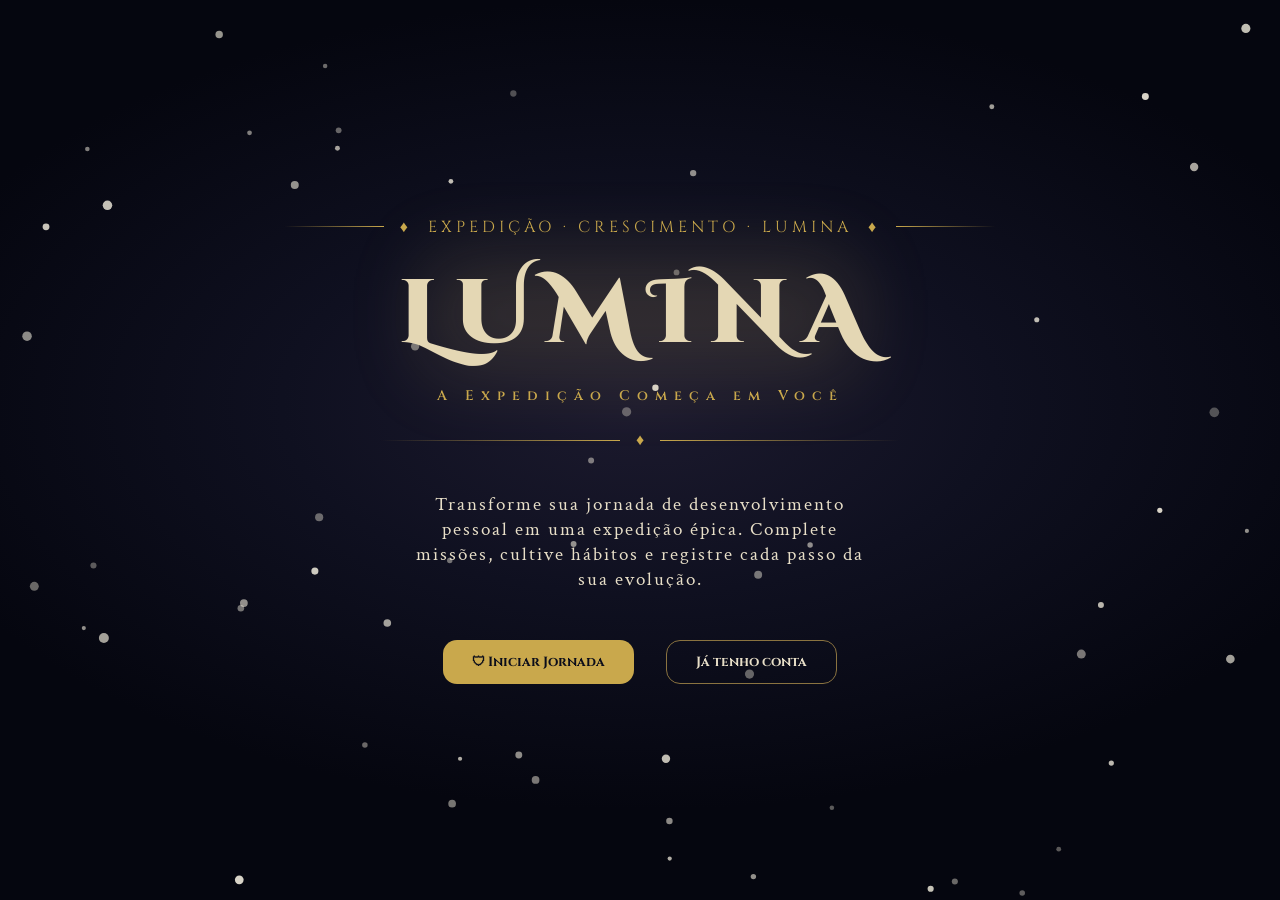
==== index.html @ 1b82c7a3 "terminando hero e comaçando js" ====
<!doctype html>
<html lang="pt-BR">
  <head>
    <meta charset="UTF-8" />
    <meta name="viewport" content="width=device-width, initial-scale=1.0" />
    <title>Lumina</title>
    <link rel="stylesheet" href="css/global.css" />
    <link rel="stylesheet" href="css/landing.css" />
  </head>
  <body>
    <canvas id="particleCanvas"></canvas>
    <main class="landing">
      <header class="landing__eyebrow">
        <div class="eyebrow-line"></div>
        <span>♦</span>
        <span>EXPEDIÇÃO · CRESCIMENTO · LUMINA</span>
        <span>♦</span>
        <div class="eyebrow-line"></div>
      </header>

      <section class="landing__hero">
        <h1 class="landing__title">LUMINA</h1>
        <p class="landing__subtitle">A Expedição Começa em Você</p>
        <div class="landing__divider">
          <div class="divider-line"></div>
          <span class="landing__diamond">♦</span>
          <div class="divider-line"></div>
        </div>
        <p class="landing__description">
          Transforme sua jornada de desenvolvimento pessoal em uma expedição
          épica. Complete missões, cultive hábitos e registre cada passo da sua
          evolução.
        </p>
      </section>

      <div class="landing__cta">
        <button class="btn btn--primary">&#x1F6E1; Iniciar Jornada</button>
        <button class="btn btn--ghost">Já tenho conta</button>
      </div>
    </main>

    <script src="js/particles.js"></script>
  </body>
</html>
---- css/global.css ----
@import url("https://fonts.googleapis.com/css2?family=JetBrains+Mono:ital,wght@0,100..800;1,100..800&display=swap");
@import url("https://fonts.googleapis.com/css2?family=Crimson+Text:ital,wght@0,400;0,600;0,700;1,400;1,600;1,700&family=JetBrains+Mono:ital,wght@0,100..800;1,100..800&display=swap");
@import url("https://fonts.googleapis.com/css2?family=Cinzel:wght@400..900&family=Crimson+Text:ital,wght@0,400;0,600;0,700;1,400;1,600;1,700&family=JetBrains+Mono:ital,wght@0,100..800;1,100..800&display=swap");
@import url("https://fonts.googleapis.com/css2?family=Cinzel+Decorative:wght@400;700;900&family=Cinzel:wght@400..900&family=Crimson+Text:ital,wght@0,400;0,600;0,700;1,400;1,600;1,700&family=JetBrains+Mono:ital,wght@0,100..800;1,100..800&display=swap");

* {
  margin: 0;
  padding: 0;
  box-sizing: border-box;
}


body {
  font-family: var(--font-main);
  background: radial-gradient(
    ellipse 80% 60% at 50% 45%,
    #1c1a2e 0%,
    #0f1020 35%,
    #05060f 75%
  );
  color: var(--text-main);
  min-height: 100vh;
}

h1,
h2,
h3 {
  font-family: "Cinzel", serif;
  color: var(--white-ink);
  letter-spacing: 2px;
}

:root {
  /* ===== FUNDO ===== */
  --bg-void: #05060f;
  --bg-deep: #0b0d1a;
  --bg-surface: #12142a; /* cards, painéis */
  --bg-elevated: #1c1a2e; /* modais, dropdowns */

  /* ===== OURO (clair-obscur) ===== */
  --gold-primary: #c9a84c; /* ações principais */
  --gold-soft: #d4b86a; /* hover, destaque suave */
  --gold-dark: #3d2e0f; /* fundo de botão escuro */
  --gold-muted: #8a7340; /* divisores, ícones */
  /* ===== TEXTO ===== */
  --white-ink: #f0ebe0; /* título principal */
  --text-main: #e8dfc8; /* texto corrido */
  --text-muted: #7a7570; /* legendas, hints */
  --text-dark: #4a4640; /* placeholder */

  /* ===== AZUL (accents) ===== */
  --blue-pictos: #7b9fc7; /* focus, info */
  --blue-glow: rgba(123, 159, 199, 0.25);

  /* ===== GLOWS ===== */
  --glow-gold: 0 0 20px rgba(201, 168, 76, 0.3);
  --glow-blue: 0 0 18px rgba(123, 159, 199, 0.25);
  --red-glow: rgba(180, 60, 60, 0.3);
}
---- css/landing.css ----
.landing {
  display: flex;
  flex-direction: column;
  align-items: center;
  justify-content: center;
  min-height: 100vh;
  position: relative;
  z-index: 1;
}

.landing__eyebrow {
  display: flex;
  align-items: center;
  justify-content: center;
  gap: 1rem;
  color: var(--gold-primary);
  font-family: "Cinzel";
  letter-spacing: 4px;
}

.eyebrow-line {
  width: 100px;
  height: 1px;
  background: linear-gradient(to right, transparent, rgba(201, 168, 76, 1));
}

.eyebrow-line:last-child {
  background: linear-gradient(to left, transparent, rgba(201, 168, 76, 1));
}

.landing__hero {
  display: flex;
  flex-direction: column;
  align-items: center;
  gap: 0.7rem;
  margin: 1rem;
}

.landing__title {
  position: relative;
  width: auto;
  max-width: 90vw;
  font-family: "Cinzel Decorative";
  color: #e4d7b4;
  font-weight: 900;
  letter-spacing: 15px;
  font-size: clamp(48px, 10vw, 90px);
  display: flex;
  justify-content: center;
  background: none;
}

.landing__title::before {
  content: "";
  position: absolute;
  left: 50%;
  top: 50%;
  width: 90%;
  height: 120px;
  transform: translate(-50%, -50%);
  background: #d4b86a;
  filter: blur(40px);
  opacity: 0.15;
  z-index: -1;
}

.landing__subtitle {
  font-family: "Cinzel";
  color: var(--gold-primary);
  font-weight: 600;
  font-size: 14px;
  letter-spacing: 7px;
  padding-bottom: 15px;
}

.landing__diamond {
  color: var(--gold-primary);
}

.landing__divider {
  display: flex;
  align-items: center;
  gap: 1rem;
  width: 100%;
  max-width: 600px;
}

.divider-line {
  flex: 1;
  height: 1px;

  background: linear-gradient(
    to right,
    transparent,
    rgba(201, 168, 76, 0.5),
    rgba(201, 168, 76, 1)
  );
}

.divider-line:last-child {
  background: linear-gradient(
    to left,
    transparent,
    rgba(201, 168, 76, 0.5),
    rgba(201, 168, 76, 1)
  );
}

.landing__description {
  font-family: "Crimson Text";
  font-size: 19px;
  letter-spacing: 2px;
  text-align: center;
  margin-top: 2rem;
  max-width: 520px;
  width: 90%;
}

#particleCanvas {
  position: fixed;
  top: 0;
  left: 0;
  width: 100%;
  height: 100%;
  z-index: 0;
  pointer-events: none;
}

/* Base compartilhada */
.landing__cta {
  display: flex;
  gap: 2rem;
  margin-top: 2rem;
  flex-wrap: wrap;
  justify-content: center;
  font-family: "Cinzel";
  font-weight: 900;
}

.btn {
  padding: 0.75rem 1.8rem;
  border-radius: 14px;
  font-weight: 700;
  font-family: inherit;
  cursor: pointer;
  transition: all 0.35s ease;
  display: inline-flex;
  align-items: center;
  border: none;
}

.btn.btn--primary {
  background: var(--gold-primary);
  color: #0b0d1a;
}

.btn.btn--ghost {
  background: transparent;
  border: 1px solid var(--gold-muted);
  color: var(--text-main);
}

.btn.btn--primary:hover {
  background: var(--gold-soft);
  transform: translateY(-2px);
  box-shadow: var(--glow-gold);
}

.btn.btn--ghost:hover {
  border-color: var(--gold-primary);
  color: var(--gold-primary);
  transform: translateY(-2px);
}
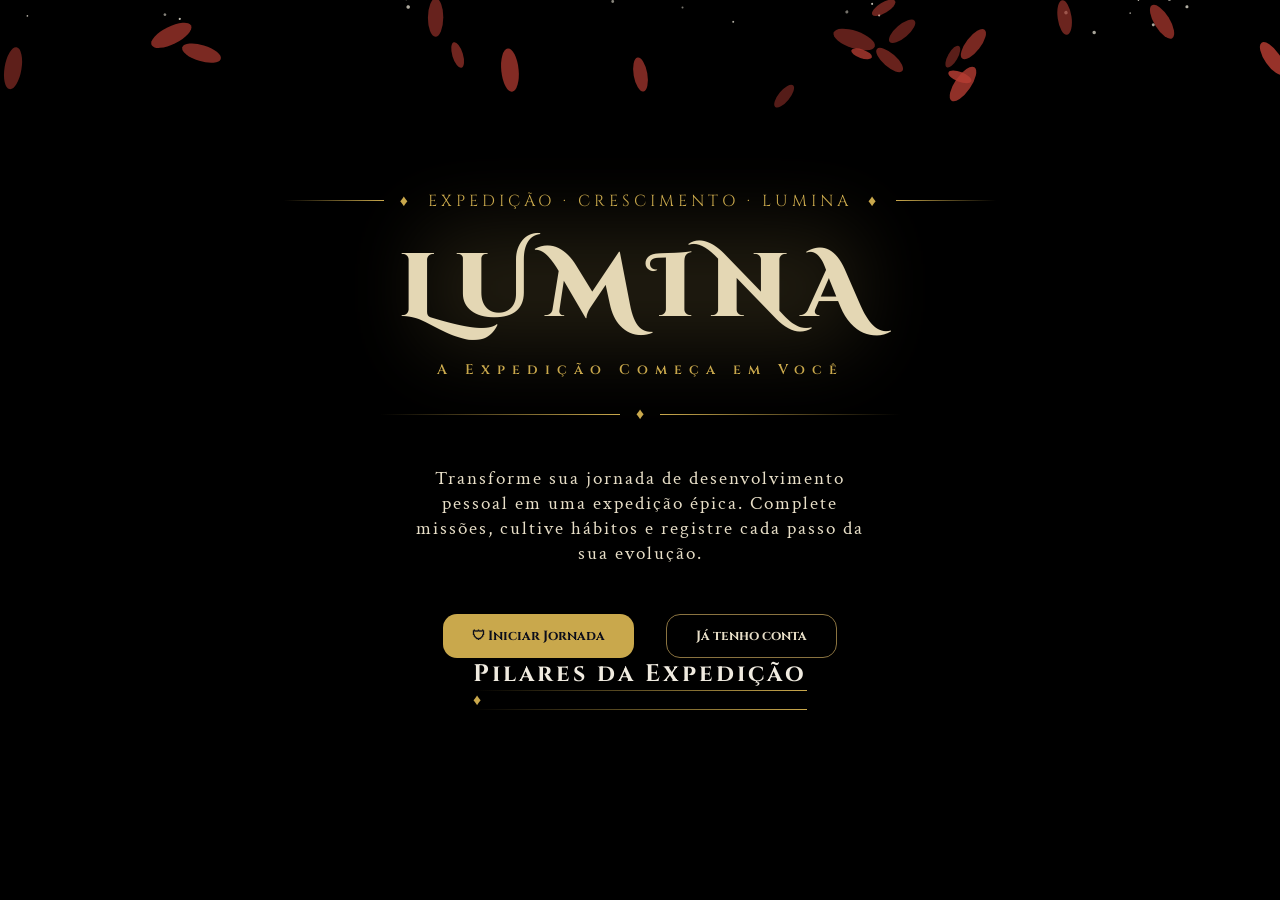
==== commit 894e1965: "finalizando hero e começando seção sobre" ====
--- a/index.html
+++ b/index.html
@@ -8,7 +8,10 @@
     <link rel="stylesheet" href="css/landing.css" />
   </head>
   <body>
+    <!-- ==== PETALAS E POEIRA DE FUNDO ==== -->
     <canvas id="particleCanvas"></canvas>
+
+    <!-- ==== COMEÇO DA LAND PAGE ==== -->
     <main class="landing">
       <header class="landing__eyebrow">
         <div class="eyebrow-line"></div>
@@ -18,6 +21,7 @@
         <div class="eyebrow-line"></div>
       </header>
 
+      <!-- ==== TÍTULO E HERO ==== -->
       <section class="landing__hero">
         <h1 class="landing__title">LUMINA</h1>
         <p class="landing__subtitle">A Expedição Começa em Você</p>
@@ -33,10 +37,53 @@
         </p>
       </section>
 
+      <!-- ==== BOTÕES DE AÇÃO ==== -->
       <div class="landing__cta">
         <button class="btn btn--primary">&#x1F6E1; Iniciar Jornada</button>
         <button class="btn btn--ghost">Já tenho conta</button>
       </div>
+
+      <!-- ==== SEÇÃO SOBRE ==== -->
+      <section class="about">
+        <div class="about-container">
+          <!-- TITULO -->
+          <div class="about-title">
+            <h1>Pilares da Expedição</h1>
+          </div>
+
+          <!-- LINHA -->
+          <div class="divider-line"></div>
+          <span class="landing__diamond">♦</span>
+          <div class="divider-line"></div>
+
+          <!-- CARDS -->
+          <div class="about-cards">
+            <div class="card card-1">
+              <div class="card-icon"></div>
+              <h2></h2>
+              <p></p>
+            </div>
+            <div class="card card-2">
+              <div class="card-icon"></div>
+              <h2></h2>
+              <p></p>
+            </div>
+            <div class="card card-3">
+              <div class="card-icon"></div>
+              <h2></h2>
+              <p></p>
+            </div>
+          </div>
+
+          <!-- PROGRESSÃO -->
+          <div class="about-description">
+            <div class="description-icon"></div>
+            <h2></h2>
+            <p></p>
+            <p class="xp"></p>
+          </div>
+        </div>
+      </section>
     </main>
 
     <script src="js/particles.js"></script>
--- a/css/global.css
+++ b/css/global.css
@@ -12,12 +12,7 @@
 
 body {
   font-family: var(--font-main);
-  background: radial-gradient(
-    ellipse 80% 60% at 50% 45%,
-    #1c1a2e 0%,
-    #0f1020 35%,
-    #05060f 75%
-  );
+  background: black;
   color: var(--text-main);
   min-height: 100vh;
 }
@@ -27,7 +22,7 @@
 h3 {
   font-family: "Cinzel", serif;
   color: var(--white-ink);
-  letter-spacing: 2px;
+  letter-spacing: 3px;
 }
 
 :root {
--- a/css/landing.css
+++ b/css/landing.css
@@ -1,3 +1,6 @@
+/* ====================== */
+/* ==== HERO SECTION ==== */
+
 .landing {
   display: flex;
   flex-direction: column;
@@ -7,6 +10,8 @@
   position: relative;
   z-index: 1;
 }
+
+/* ==== PRIMEIRA LINHA ==== */
 
 .landing__eyebrow {
   display: flex;
@@ -36,6 +41,8 @@
   margin: 1rem;
 }
 
+/* ==== TITULO ==== */
+
 .landing__title {
   position: relative;
   width: auto;
@@ -64,6 +71,8 @@
   z-index: -1;
 }
 
+/* ==== SUBTITULO ==== */
+
 .landing__subtitle {
   font-family: "Cinzel";
   color: var(--gold-primary);
@@ -72,6 +81,8 @@
   letter-spacing: 7px;
   padding-bottom: 15px;
 }
+
+/* ==== LINHA COM DIAMANTE ==== */
 
 .landing__diamond {
   color: var(--gold-primary);
@@ -106,6 +117,8 @@
   );
 }
 
+/* ==== Descrição ==== */
+
 .landing__description {
   font-family: "Crimson Text";
   font-size: 19px;
@@ -116,6 +129,9 @@
   width: 90%;
 }
 
+/* ================= */
+/* ==== PETALAS ==== */
+
 #particleCanvas {
   position: fixed;
   top: 0;
@@ -125,8 +141,9 @@
   z-index: 0;
   pointer-events: none;
 }
+/* ======================== */
+/* ==== BOTÕES DE AÇÃO ==== */
 
-/* Base compartilhada */
 .landing__cta {
   display: flex;
   gap: 2rem;
@@ -171,3 +188,7 @@
   color: var(--gold-primary);
   transform: translateY(-2px);
 }
+
+/* ===================== */
+/* ==== SEÇÃO SOBRE ==== */
+
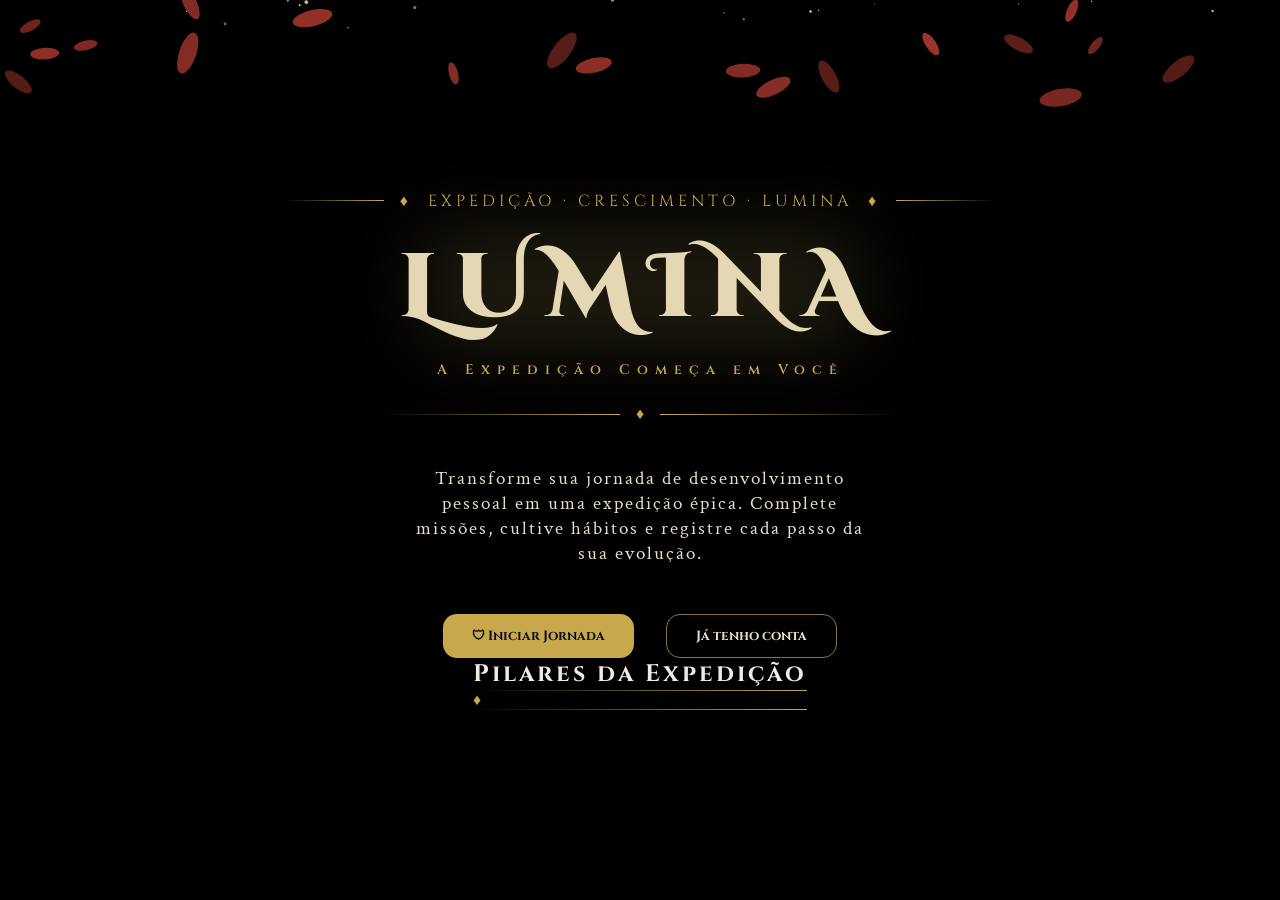
==== commit b407f7cd: "teste" ====
--- a/index.html
+++ b/index.html
@@ -46,17 +46,17 @@
       <!-- ==== SEÇÃO SOBRE ==== -->
       <section class="about">
         <div class="about-container">
-          <!-- TITULO -->
+          <!-- ==== TITULO ==== -->
           <div class="about-title">
             <h1>Pilares da Expedição</h1>
           </div>
 
-          <!-- LINHA -->
+          <!-- ==== LINHA ===== -->
           <div class="divider-line"></div>
           <span class="landing__diamond">♦</span>
           <div class="divider-line"></div>
 
-          <!-- CARDS -->
+          <!-- ==== CARDS ==== -->
           <div class="about-cards">
             <div class="card card-1">
               <div class="card-icon"></div>
@@ -75,7 +75,7 @@
             </div>
           </div>
 
-          <!-- PROGRESSÃO -->
+          <!-- ==== PROGRESSÃO ==== -->
           <div class="about-description">
             <div class="description-icon"></div>
             <h2></h2>
--- a/css/landing.css
+++ b/css/landing.css
@@ -192,3 +192,4 @@
 /* ===================== */
 /* ==== SEÇÃO SOBRE ==== */
 
+
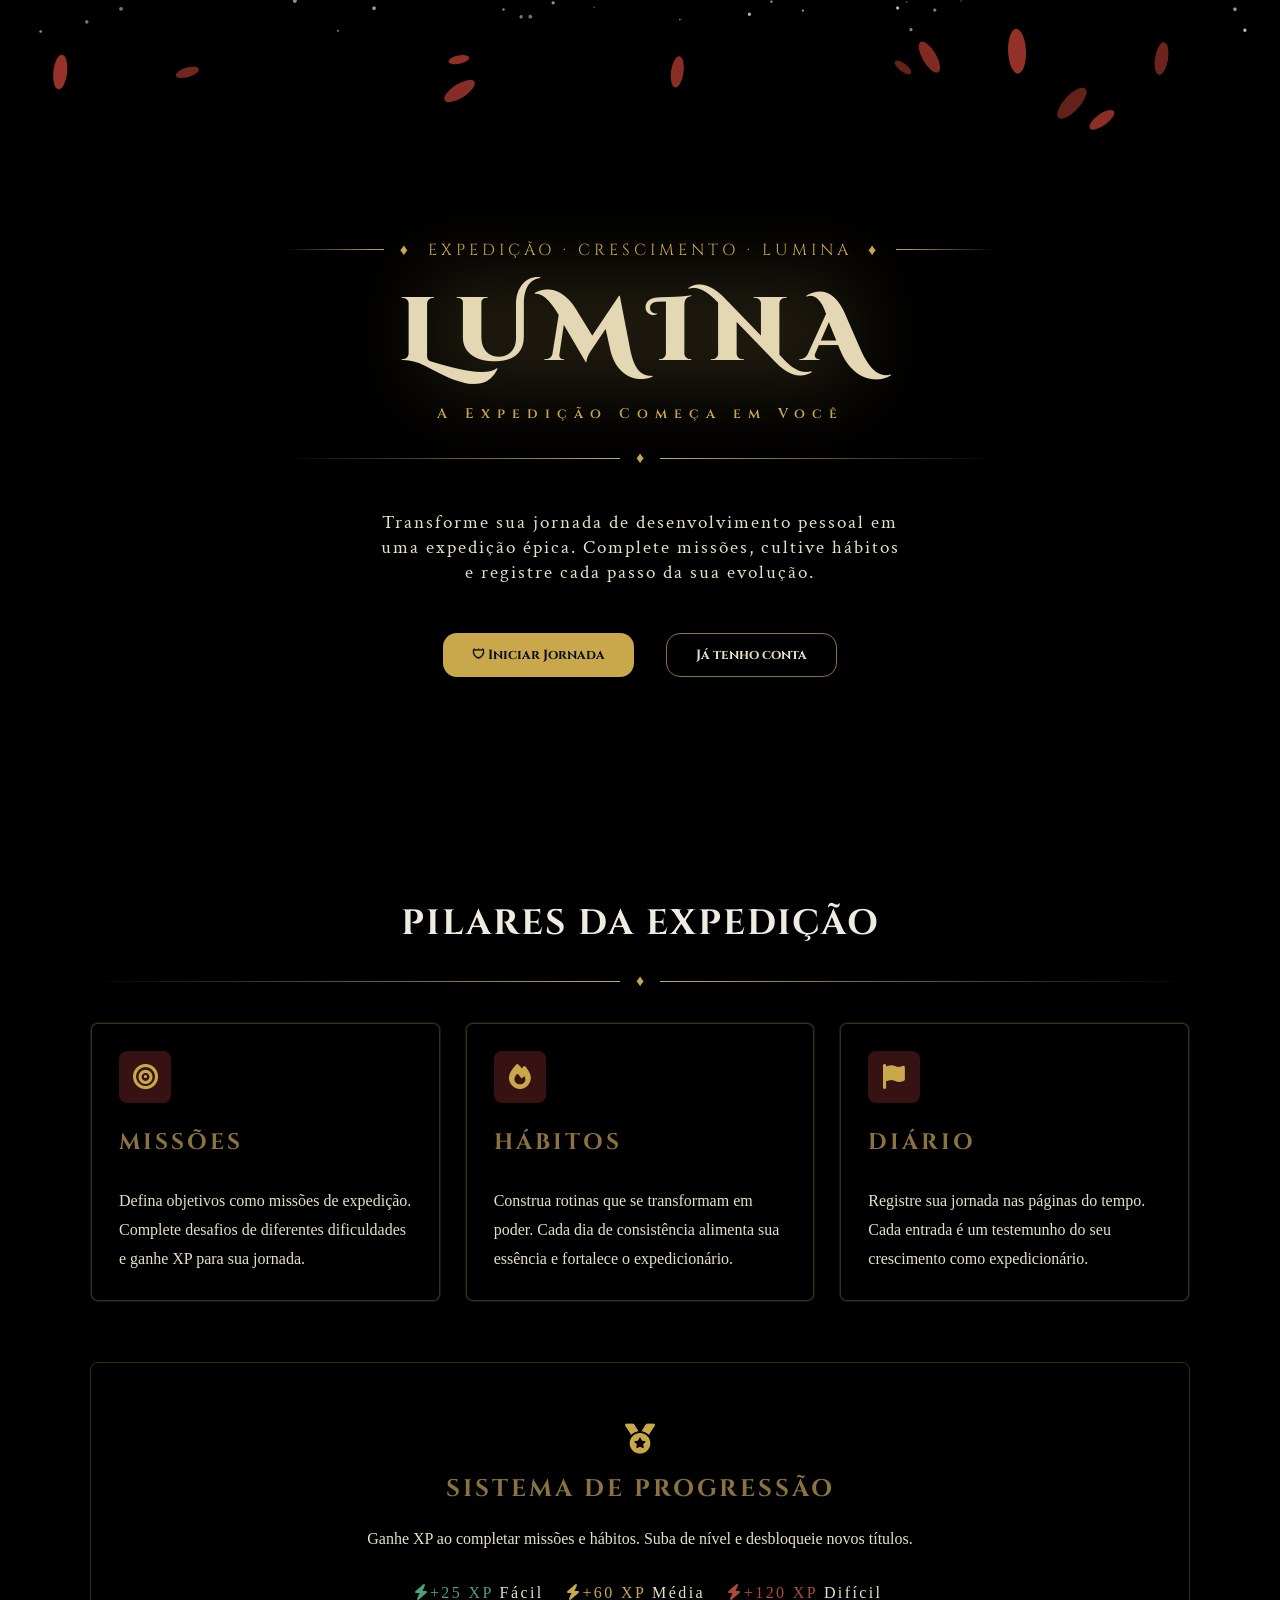
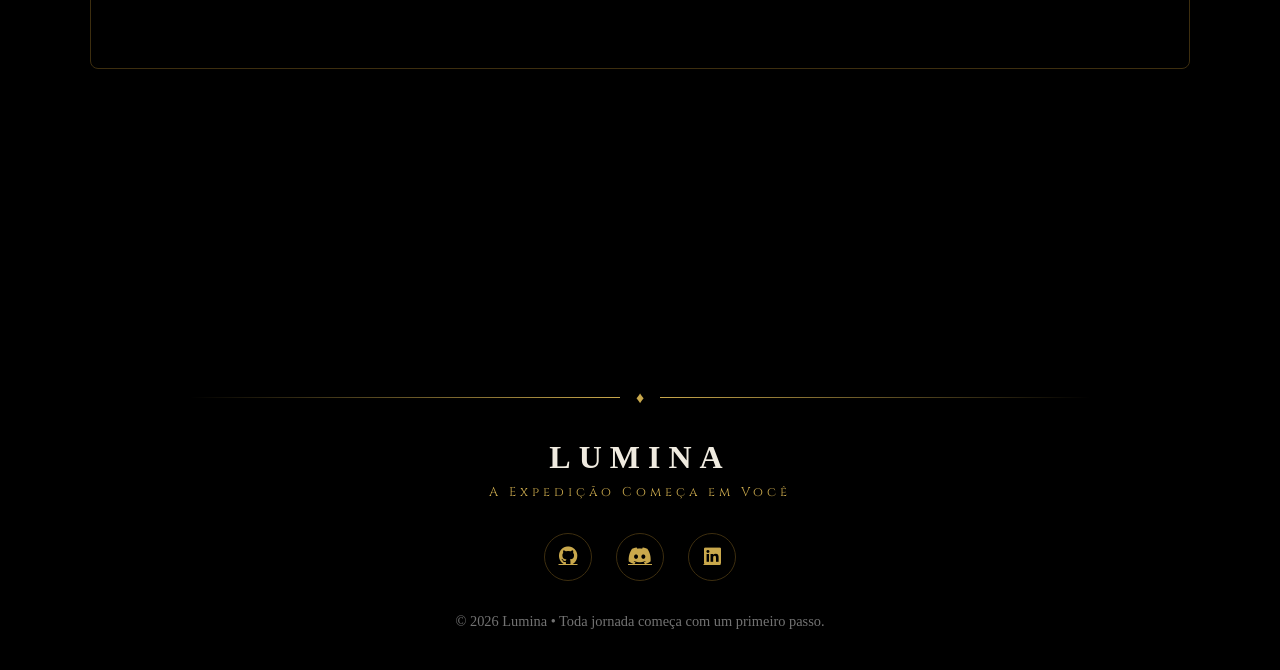
==== commit 2be73c03: "seção sobre + footer" ====
--- a/index.html
+++ b/index.html
@@ -4,44 +4,49 @@
     <meta charset="UTF-8" />
     <meta name="viewport" content="width=device-width, initial-scale=1.0" />
     <title>Lumina</title>
+    <link
+      rel="stylesheet"
+      href="https://cdnjs.cloudflare.com/ajax/libs/font-awesome/6.7.2/css/all.min.css"
+    />
     <link rel="stylesheet" href="css/global.css" />
     <link rel="stylesheet" href="css/landing.css" />
+    <link rel="stylesheet" href="css/footer.css">
   </head>
   <body>
     <!-- ==== PETALAS E POEIRA DE FUNDO ==== -->
     <canvas id="particleCanvas"></canvas>
 
     <!-- ==== COMEÇO DA LAND PAGE ==== -->
-    <main class="landing">
-      <header class="landing__eyebrow">
-        <div class="eyebrow-line"></div>
-        <span>♦</span>
-        <span>EXPEDIÇÃO · CRESCIMENTO · LUMINA</span>
-        <span>♦</span>
-        <div class="eyebrow-line"></div>
-      </header>
-
+    <main>
       <!-- ==== TÍTULO E HERO ==== -->
-      <section class="landing__hero">
-        <h1 class="landing__title">LUMINA</h1>
-        <p class="landing__subtitle">A Expedição Começa em Você</p>
-        <div class="landing__divider">
-          <div class="divider-line"></div>
-          <span class="landing__diamond">♦</span>
-          <div class="divider-line"></div>
+      <section class="landing">
+        <div class="landing__hero">
+          <header class="landing__eyebrow">
+            <div class="eyebrow-line"></div>
+            <span>♦</span>
+            <span>EXPEDIÇÃO · CRESCIMENTO · LUMINA</span>
+            <span>♦</span>
+            <div class="eyebrow-line"></div>
+          </header>
+          <h1 class="landing__title">LUMINA</h1>
+          <p class="landing__subtitle">A Expedição Começa em Você</p>
+          <div class="landing__divider">
+            <div class="divider-line"></div>
+            <span class="landing__diamond">♦</span>
+            <div class="divider-line"></div>
+          </div>
+          <p class="landing__description">
+            Transforme sua jornada de desenvolvimento pessoal em uma expedição
+            épica. Complete missões, cultive hábitos e registre cada passo da
+            sua evolução.
+          </p>
         </div>
-        <p class="landing__description">
-          Transforme sua jornada de desenvolvimento pessoal em uma expedição
-          épica. Complete missões, cultive hábitos e registre cada passo da sua
-          evolução.
-        </p>
+        <!-- ==== BOTÕES DE AÇÃO ==== -->
+        <div class="landing__cta">
+          <button class="btn btn--primary">&#x1F6E1; Iniciar Jornada</button>
+          <button class="btn btn--ghost">Já tenho conta</button>
+        </div>
       </section>
-
-      <!-- ==== BOTÕES DE AÇÃO ==== -->
-      <div class="landing__cta">
-        <button class="btn btn--primary">&#x1F6E1; Iniciar Jornada</button>
-        <button class="btn btn--ghost">Já tenho conta</button>
-      </div>
 
       <!-- ==== SEÇÃO SOBRE ==== -->
       <section class="about">
@@ -52,40 +57,110 @@
           </div>
 
           <!-- ==== LINHA ===== -->
-          <div class="divider-line"></div>
-          <span class="landing__diamond">♦</span>
-          <div class="divider-line"></div>
+          <div class="landing__divider">
+            <div class="divider-line"></div>
+            <span class="landing__diamond">♦</span>
+            <div class="divider-line"></div>
+          </div>
 
           <!-- ==== CARDS ==== -->
           <div class="about-cards">
             <div class="card card-1">
-              <div class="card-icon"></div>
-              <h2></h2>
-              <p></p>
+              <div class="card-icon">
+                <i
+                  class="fa-solid fa-bullseye"
+                  style="color: rgb(201, 168, 76)"
+                ></i>
+              </div>
+              <h2>MISSÕES</h2>
+              <p>
+                Defina objetivos como missões de expedição. Complete desafios de
+                diferentes dificuldades e ganhe XP para sua jornada.
+              </p>
             </div>
+
             <div class="card card-2">
-              <div class="card-icon"></div>
-              <h2></h2>
-              <p></p>
+              <div class="card-icon">
+                <i
+                  class="fa-solid fa-fire"
+                  style="color: rgb(201, 168, 76)"
+                ></i>
+              </div>
+              <h2>HÁBITOS</h2>
+              <p>
+                Construa rotinas que se transformam em poder. Cada dia de
+                consistência alimenta sua essência e fortalece o expedicionário.
+              </p>
             </div>
+
             <div class="card card-3">
-              <div class="card-icon"></div>
-              <h2></h2>
-              <p></p>
+              <div class="card-icon">
+                <i
+                  class="fa-solid fa-flag"
+                  style="color: rgb(201, 168, 76)"
+                ></i>
+              </div>
+              <h2>DIÁRIO</h2>
+              <p>
+                Registre sua jornada nas páginas do tempo. Cada entrada é um
+                testemunho do seu crescimento como expedicionário.
+              </p>
             </div>
           </div>
 
           <!-- ==== PROGRESSÃO ==== -->
+          <!-- ==== PROGRESSÃO ==== -->
           <div class="about-description">
-            <div class="description-icon"></div>
-            <h2></h2>
-            <p></p>
-            <p class="xp"></p>
+            <div class="description-icon">
+              <i class="fa-solid fa-medal" style="color: rgb(201, 168, 76)"></i>
+            </div>
+
+            <h2>SISTEMA DE PROGRESSÃO</h2>
+
+            <p>
+              Ganhe XP ao completar missões e hábitos. Suba de nível e
+              desbloqueie novos títulos.
+            </p>
+
+            <p class="xp">
+              <span class="facil"><i class="fa-solid fa-bolt"></i>+25 XP</span>
+              Fácil
+              <span class="medio"><i class="fa-solid fa-bolt"></i>+60 XP</span>
+              Média
+              <span class="dificil"
+                ><i class="fa-solid fa-bolt"></i>+120 XP</span
+              >
+              Difícil
+            </p>
           </div>
         </div>
       </section>
     </main>
 
+    <footer class="footer">
+      <div class="footer-divider">
+        <div class="divider-line"></div>
+        <span class="landing__diamond">♦</span>
+        <div class="divider-line"></div>
+      </div>
+
+      <div class="footer-logo">
+        <h2>LUMINA</h2>
+        <p>A Expedição Começa em Você</p>
+      </div>
+
+      <div class="footer-social">
+        <a href="https://github.com/DevDavidFernandes"
+          ><i class="fa-brands fa-github"></i
+        ></a>
+        <a href="#"><i class="fa-brands fa-discord"></i></a>
+        <a href="#"><i class="fa-brands fa-linkedin"></i></a>
+      </div>
+
+      <p class="footer-copyright">
+        © 2026 Lumina • Toda jornada começa com um primeiro passo.
+      </p>
+    </footer>
     <script src="js/particles.js"></script>
   </body>
 </html>
--- a/css/landing.css
+++ b/css/landing.css
@@ -2,13 +2,11 @@
 /* ==== HERO SECTION ==== */
 
 .landing {
+  min-height: 100vh;
   display: flex;
   flex-direction: column;
-  align-items: center;
-  justify-content: center;
-  min-height: 100vh;
-  position: relative;
-  z-index: 1;
+  justify-content: center;
+  align-items: center;
 }
 
 /* ==== PRIMEIRA LINHA ==== */
@@ -93,7 +91,10 @@
   align-items: center;
   gap: 1rem;
   width: 100%;
-  max-width: 600px;
+}
+
+.about .landing__divider {
+  margin-bottom: 2rem;
 }
 
 .divider-line {
@@ -192,4 +193,153 @@
 /* ===================== */
 /* ==== SEÇÃO SOBRE ==== */
 
-
+.about {
+  padding-bottom: 120px;
+}
+
+.about-container {
+  max-width: 1100px;
+  margin: 0 auto;
+}
+
+.about-title {
+  text-align: center;
+  margin-bottom: 25px;
+}
+
+.about-title h1 {
+  color: var(--white-ink);
+  font-size: 2.2rem;
+  font-family: "Cinzel", serif;
+  text-transform: uppercase;
+  letter-spacing: 2px;
+}
+
+.about-cards {
+  display: grid;
+  grid-template-columns: repeat(3, 1fr);
+  gap: 24px;
+  margin-bottom: 60px;
+}
+
+.card {
+  background: black;
+  border: 1px solid rgba(255, 255, 255, 0.08);
+  border-radius: 8px;
+  box-shadow: inset 0 0 0 1px var(--gold-dark);
+  padding: 28px;
+  min-height: 220px;
+  display: flex;
+  flex-direction: column;
+  transition: 0.3s;
+}
+
+.card:hover {
+  transition: 0.3s;
+  transform: translateY(-5px);
+  border-color: var(--gold-primary);
+  transform: translateY(-4px);
+}
+
+.card-icon {
+  width: 52px;
+  height: 52px;
+  display: flex;
+  justify-content: center;
+  align-items: center;
+  background: var(--red-glow);
+  border-radius: 8px;
+  margin-bottom: 24px;
+}
+
+.card-icon i {
+  font-size: 25px;
+  color: var(--gold-primary);
+}
+.card h2 {
+  color: var(--gold-muted);
+  font-family: "Cinzel", serif;
+  font-size: 1.4rem;
+  margin-bottom: 20px;
+}
+
+.card p {
+  margin-top: 10px;
+  color: var(--text-main);
+  line-height: 1.8;
+}
+
+@media (max-width: 900px) {
+  .about-cards {
+    grid-template-columns: 1fr;
+  }
+
+  .about-description {
+    padding: 35px 25px;
+  }
+
+  .about-title h1 {
+    font-size: 1.8rem;
+  }
+}
+
+.about-description {
+  background: black;
+  border: 1px solid var(--gold-dark);
+  border-radius: 8px;
+  padding: 60px 40px;
+  display: flex;
+  flex-direction: column;
+  align-items: center;
+  justify-content: center;
+  text-align: center;
+  transition: 0.3s;
+}
+
+.about-description:hover {
+  transition: 0.3s;
+  transform: translateY(-5px);
+  border-color: var(--gold-primary);
+  transform: translateY(-4px);
+  box-shadow:
+    inset 0 0 0 1px rgba(255, 255, 255, 0.03),
+    0 0 30px rgba(201, 168, 76, 0.08);
+}
+
+.about-description h2 {
+  color: var(--gold-muted);
+  font-family: "Cinzel", serif;
+  margin-bottom: 20px;
+}
+
+.about-description p {
+  color: var(--text-main);
+  line-height: 1.8;
+}
+
+.description-icon {
+  justify-content: center;
+  align-items: center;
+  font-size: 30px;
+  margin-bottom: 1rem;
+}
+
+.xp {
+  margin-top: 25px;
+  letter-spacing: 0.15rem;
+}
+
+.xp .facil {
+  color: #4E9F7D;
+  margin-left: 1rem;
+}
+
+.xp .medio {
+  color: #C9A84C;
+  margin-left: 1rem;
+}
+
+.xp .dificil {
+  color: #B14A3D;
+  margin-left: 1rem;
+}
--- a/css/footer.css
+++ b/css/footer.css
@@ -0,0 +1,91 @@
+/* ===================== */
+/* ===== FOOTER ======== */
+
+.footer {
+  margin-top: 120px;
+  padding: 80px 20px 40px;
+
+  display: flex;
+  flex-direction: column;
+  align-items: center;
+  gap: 2rem;
+
+  text-align: center;
+}
+
+.footer-divider {
+  display: flex;
+  align-items: center;
+  gap: 1rem;
+  width: min(900px, 90%);
+}
+
+.footer-logo h2 {
+  font-family: "Cinzel Decorative";
+  font-size: 2rem;
+  letter-spacing: 8px;
+
+  color: var(--white-ink);
+}
+
+.footer-logo p {
+  color: var(--gold-primary);
+  font-family: "Cinzel";
+  letter-spacing: 4px;
+  font-size: 0.8rem;
+  margin-top: 0.5rem;
+}
+
+.footer-links {
+  display: flex;
+  gap: 2rem;
+  flex-wrap: wrap;
+}
+
+.footer-links a {
+  text-decoration: none;
+  color: var(--text-main);
+
+  font-family: "Cinzel";
+  transition: 0.3s;
+}
+
+.footer-links a:hover {
+  color: var(--gold-primary);
+}
+
+.footer-social {
+  display: flex;
+  gap: 1.5rem;
+}
+
+.footer-social a {
+  width: 48px;
+  height: 48px;
+
+  display: flex;
+  justify-content: center;
+  align-items: center;
+
+  border-radius: 50%;
+
+  border: 1px solid var(--gold-dark);
+
+  color: var(--gold-primary);
+  font-size: 1.2rem;
+
+  transition: 0.3s;
+}
+
+.footer-social a:hover {
+  transform: translateY(-3px);
+
+  border-color: var(--gold-primary);
+
+  box-shadow: 0 0 15px rgba(201, 168, 76, 0.15);
+}
+
+.footer-copyright {
+  color: rgba(255,255,255,0.45);
+  font-size: 0.9rem;
+}
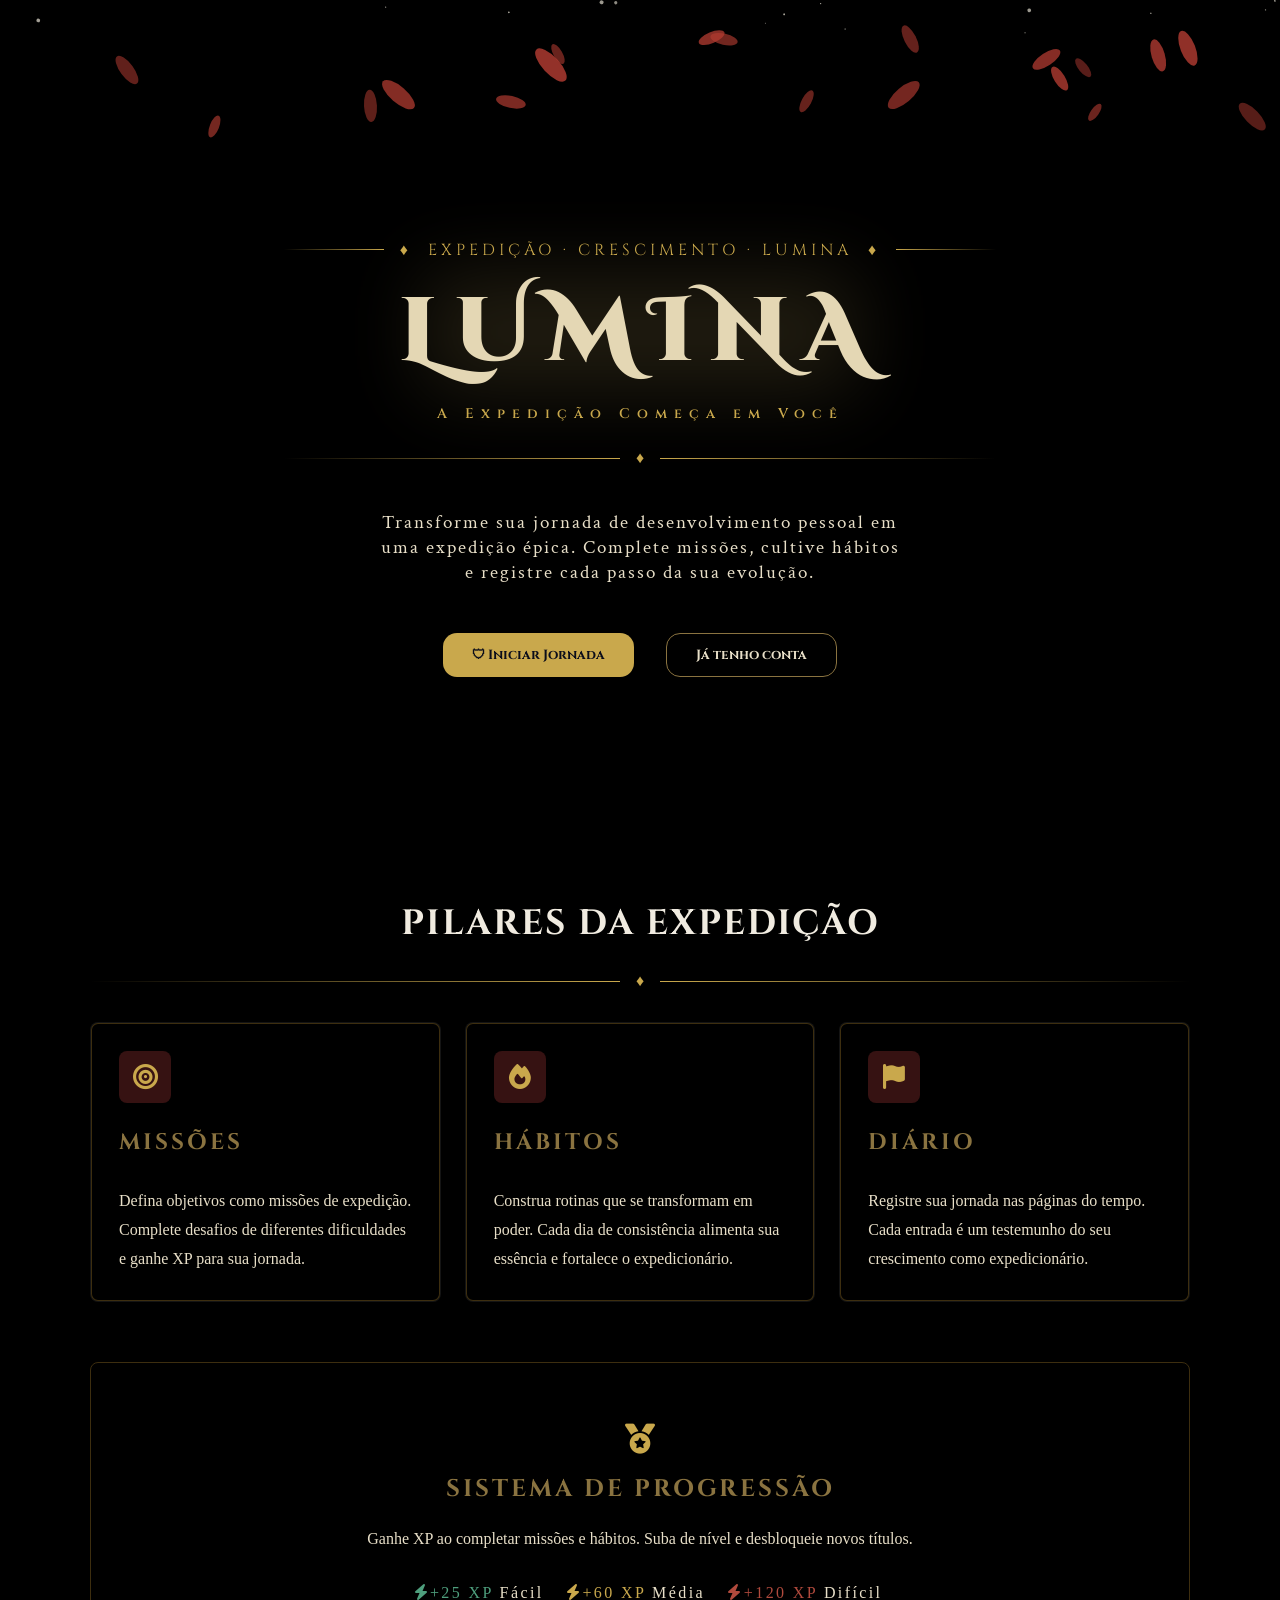
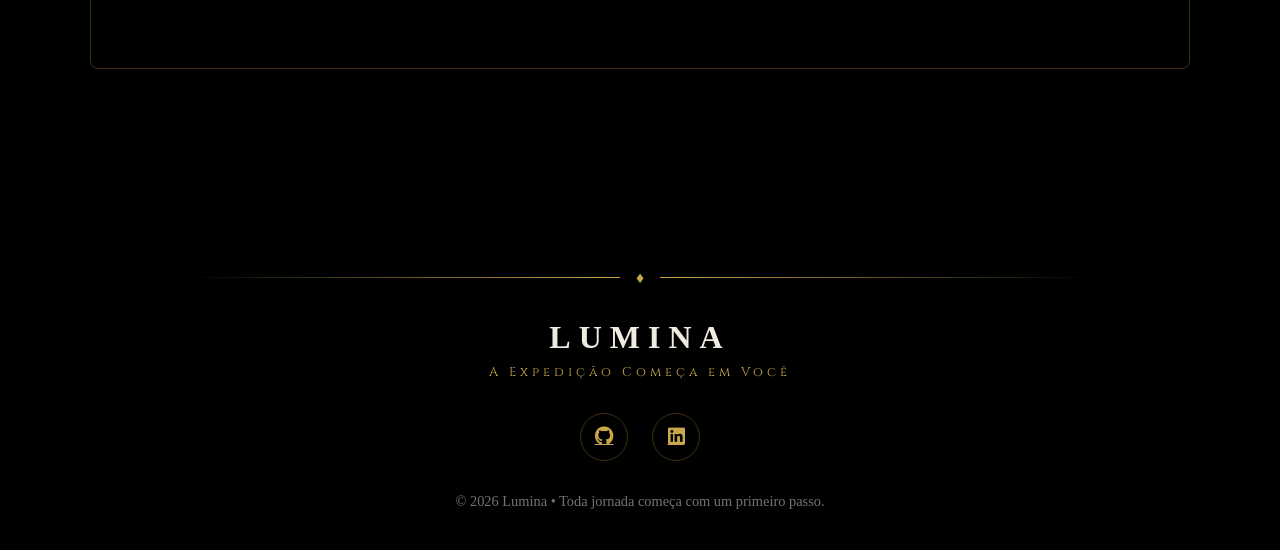
==== commit 2c5959e1: "terminando a land page" ====
--- a/index.html
+++ b/index.html
@@ -10,7 +10,7 @@
     />
     <link rel="stylesheet" href="css/global.css" />
     <link rel="stylesheet" href="css/landing.css" />
-    <link rel="stylesheet" href="css/footer.css">
+    <link rel="stylesheet" href="css/footer.css" />
   </head>
   <body>
     <!-- ==== PETALAS E POEIRA DE FUNDO ==== -->
@@ -150,11 +150,12 @@
       </div>
 
       <div class="footer-social">
-        <a href="https://github.com/DevDavidFernandes"
+        <a href="https://github.com/DevDavidFernandes" target="_blank"
           ><i class="fa-brands fa-github"></i
         ></a>
-        <a href="#"><i class="fa-brands fa-discord"></i></a>
-        <a href="#"><i class="fa-brands fa-linkedin"></i></a>
+        <a href="www.linkedin.com/in/davidfernandesramos" target="_blank"
+          ><i class="fa-brands fa-linkedin"></i
+        ></a>
       </div>
 
       <p class="footer-copyright">
--- a/css/footer.css
+++ b/css/footer.css
@@ -2,14 +2,11 @@
 /* ===== FOOTER ======== */
 
 .footer {
-  margin-top: 120px;
   padding: 80px 20px 40px;
-
   display: flex;
   flex-direction: column;
   align-items: center;
   gap: 2rem;
-
   text-align: center;
 }
 
@@ -24,7 +21,6 @@
   font-family: "Cinzel Decorative";
   font-size: 2rem;
   letter-spacing: 8px;
-
   color: var(--white-ink);
 }
 
@@ -45,7 +41,6 @@
 .footer-links a {
   text-decoration: none;
   color: var(--text-main);
-
   font-family: "Cinzel";
   transition: 0.3s;
 }
@@ -62,26 +57,19 @@
 .footer-social a {
   width: 48px;
   height: 48px;
-
   display: flex;
   justify-content: center;
   align-items: center;
-
   border-radius: 50%;
-
   border: 1px solid var(--gold-dark);
-
   color: var(--gold-primary);
   font-size: 1.2rem;
-
   transition: 0.3s;
 }
 
 .footer-social a:hover {
   transform: translateY(-3px);
-
   border-color: var(--gold-primary);
-
   box-shadow: 0 0 15px rgba(201, 168, 76, 0.15);
 }
 
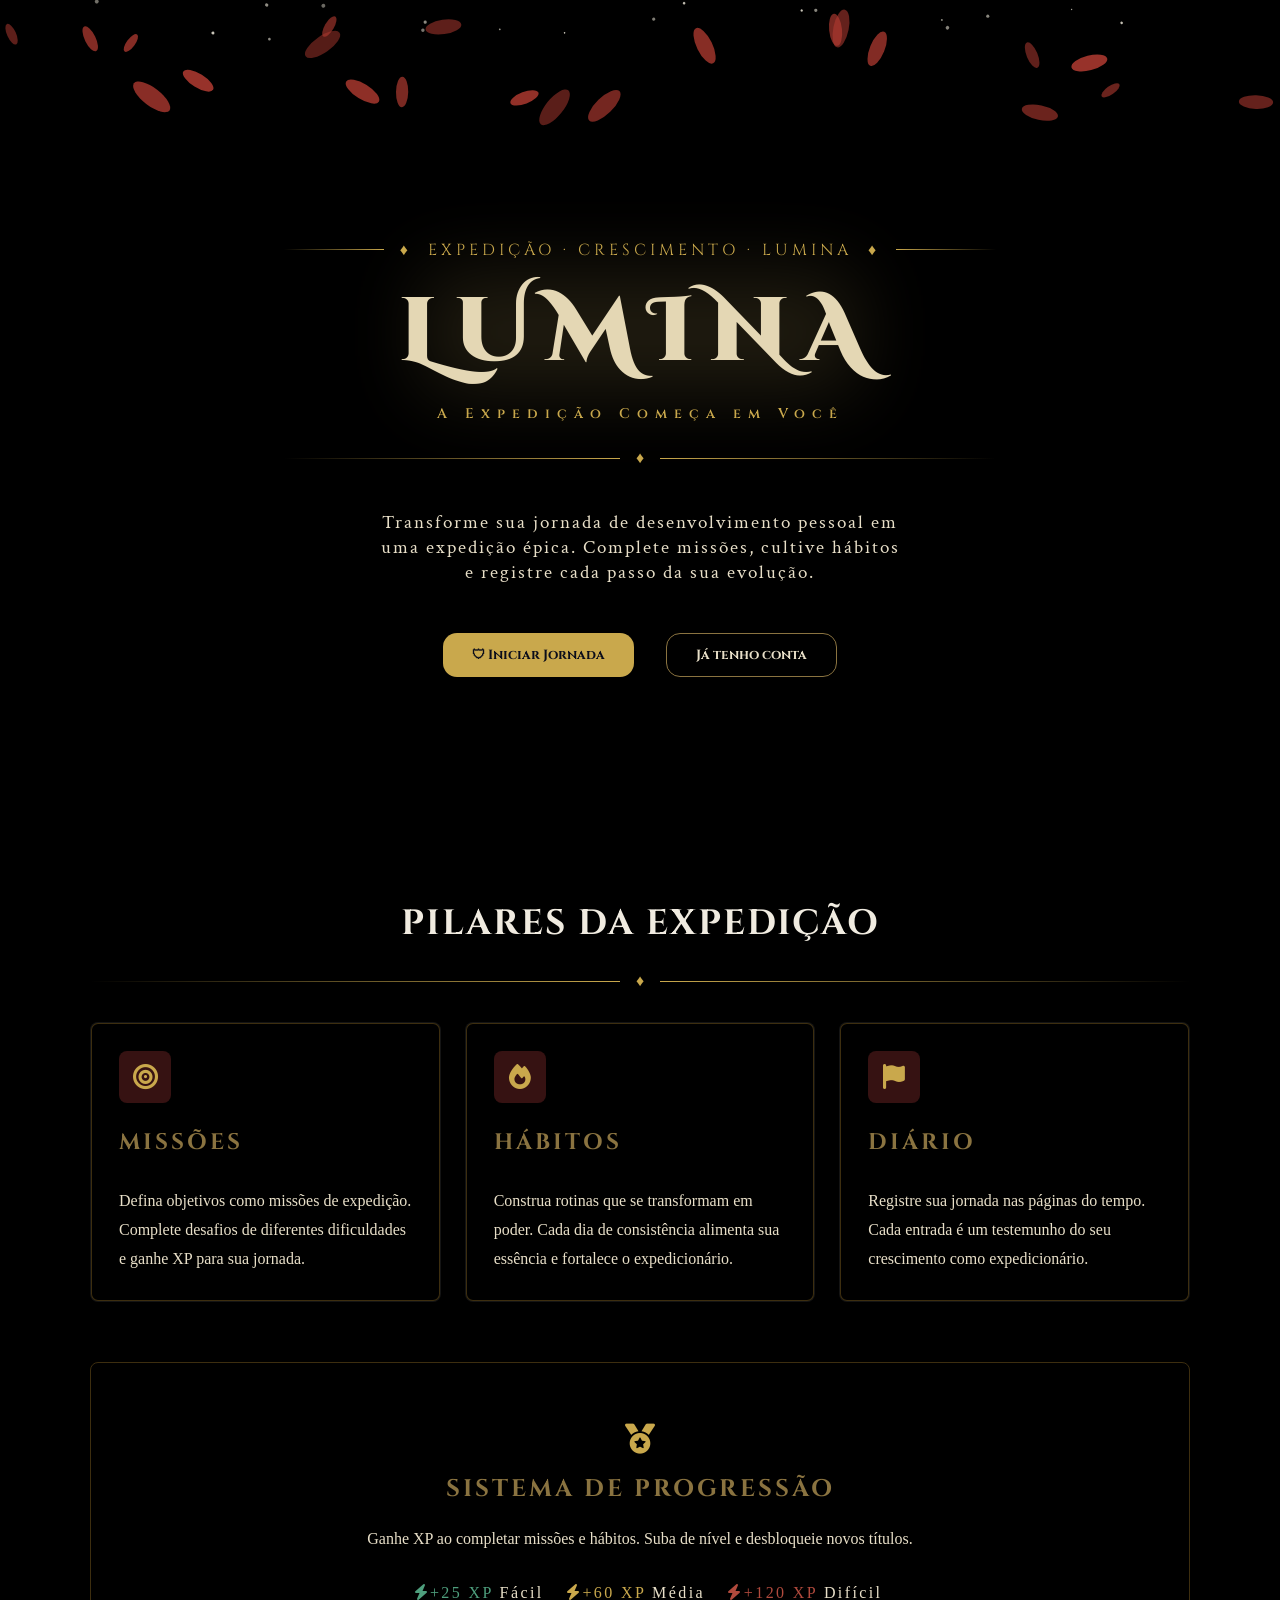
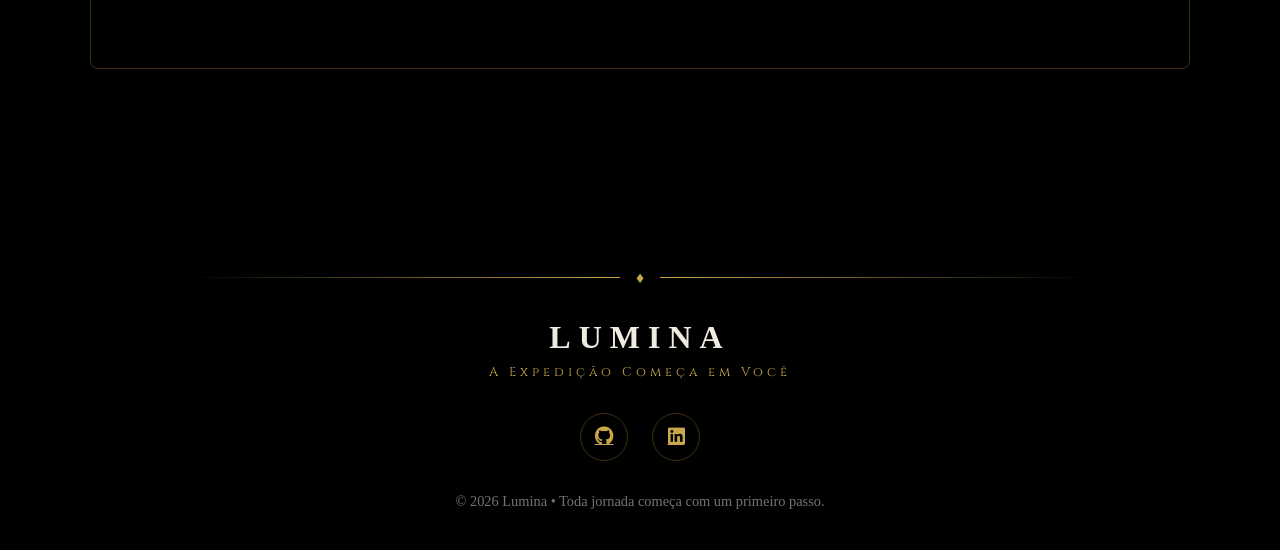
==== commit 3592da78: "favicon" ====
--- a/index.html
+++ b/index.html
@@ -8,6 +8,7 @@
       rel="stylesheet"
       href="https://cdnjs.cloudflare.com/ajax/libs/font-awesome/6.7.2/css/all.min.css"
     />
+    <link rel="icon" type="image/svg+xml" href="assets/icon/favicon (2).svg" />
     <link rel="stylesheet" href="css/global.css" />
     <link rel="stylesheet" href="css/landing.css" />
     <link rel="stylesheet" href="css/footer.css" />
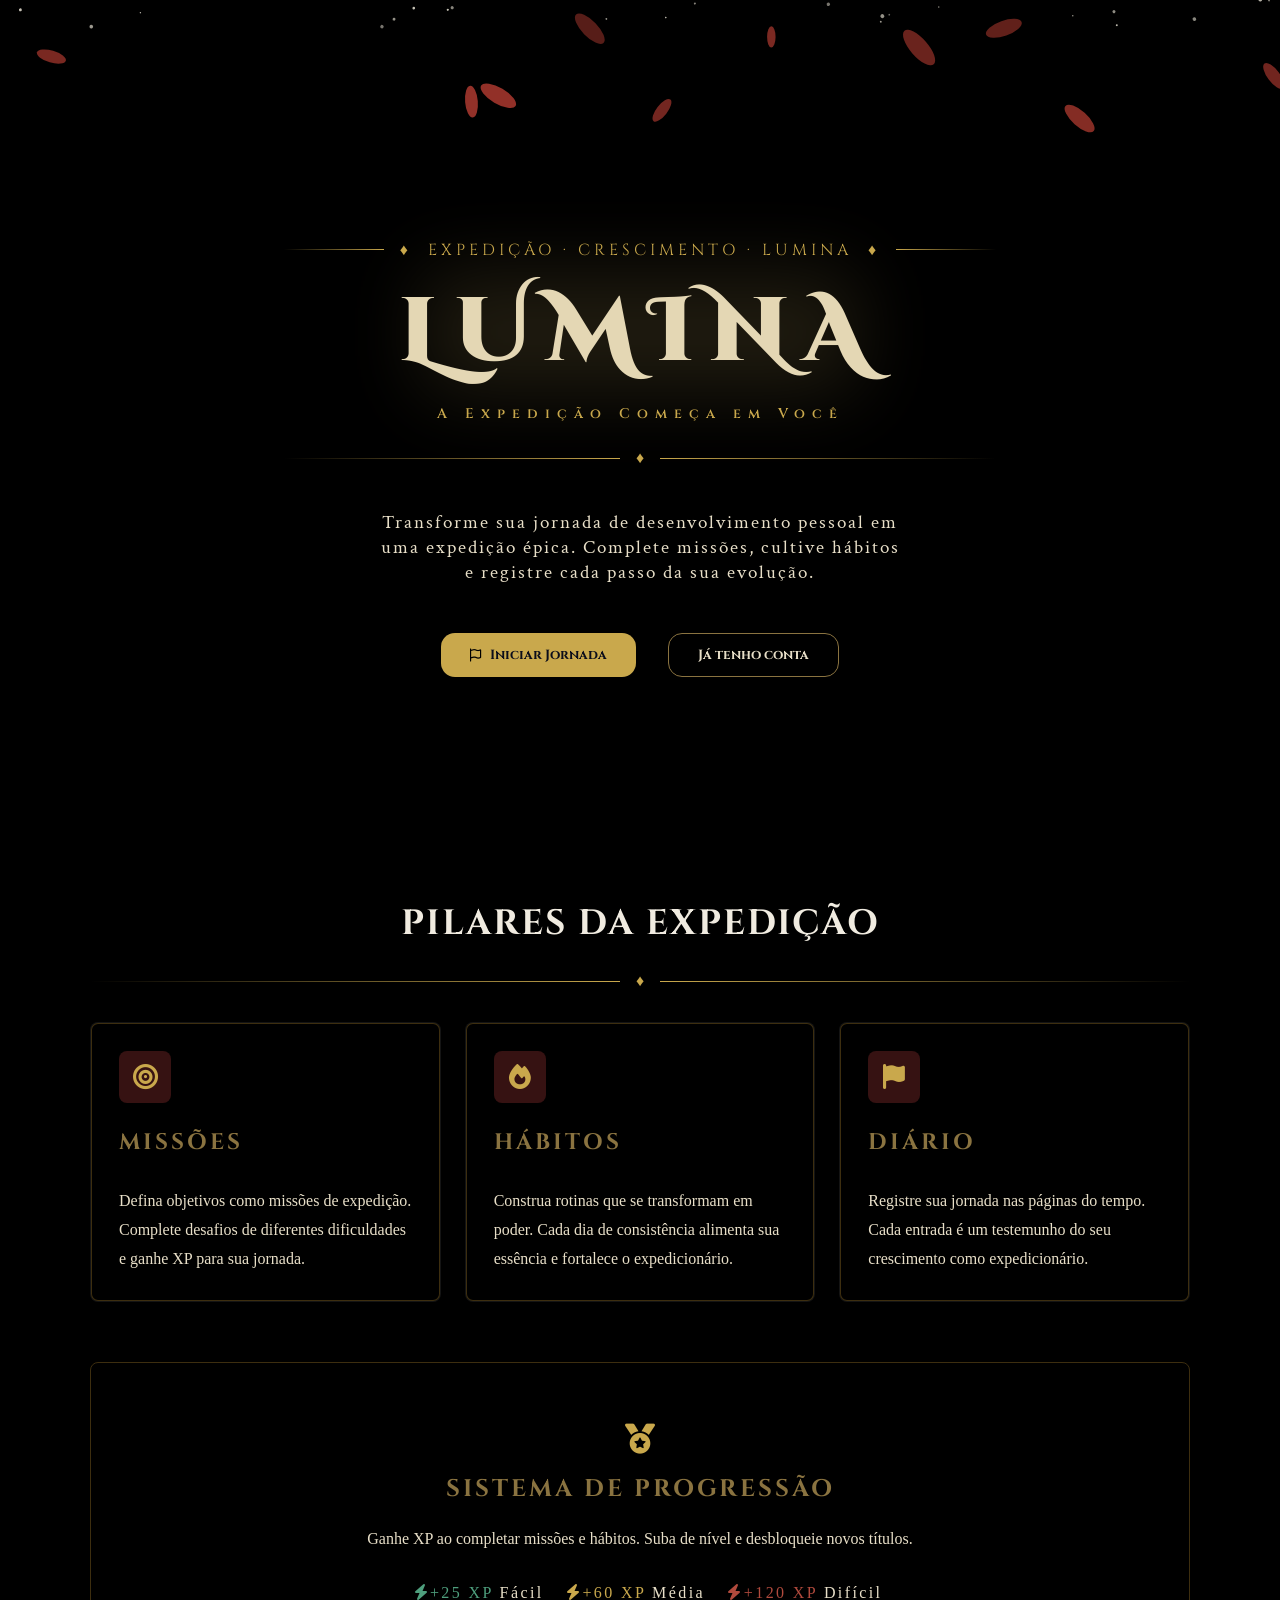
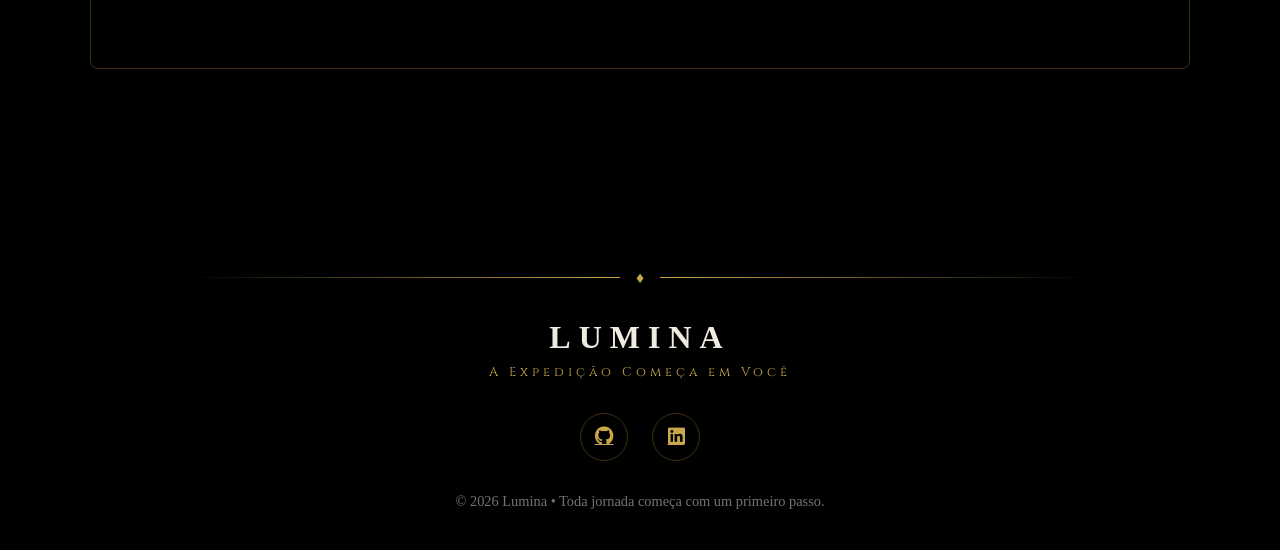
==== commit 583f2684: "começando tela de login" ====
--- a/index.html
+++ b/index.html
@@ -44,7 +44,7 @@
         </div>
         <!-- ==== BOTÕES DE AÇÃO ==== -->
         <div class="landing__cta">
-          <button class="btn btn--primary">&#x1F6E1; Iniciar Jornada</button>
+          <button class="btn btn--primary"><i class="fa-regular fa-flag" style="color: rgb(0, 0, 0);"></i> Iniciar Jornada</button>
           <button class="btn btn--ghost">Já tenho conta</button>
         </div>
       </section>
--- a/css/landing.css
+++ b/css/landing.css
@@ -172,6 +172,10 @@
   color: #0b0d1a;
 }
 
+.btn.btn--primary i{
+  margin-right: 0.5rem;
+}
+
 .btn.btn--ghost {
   background: transparent;
   border: 1px solid var(--gold-muted);
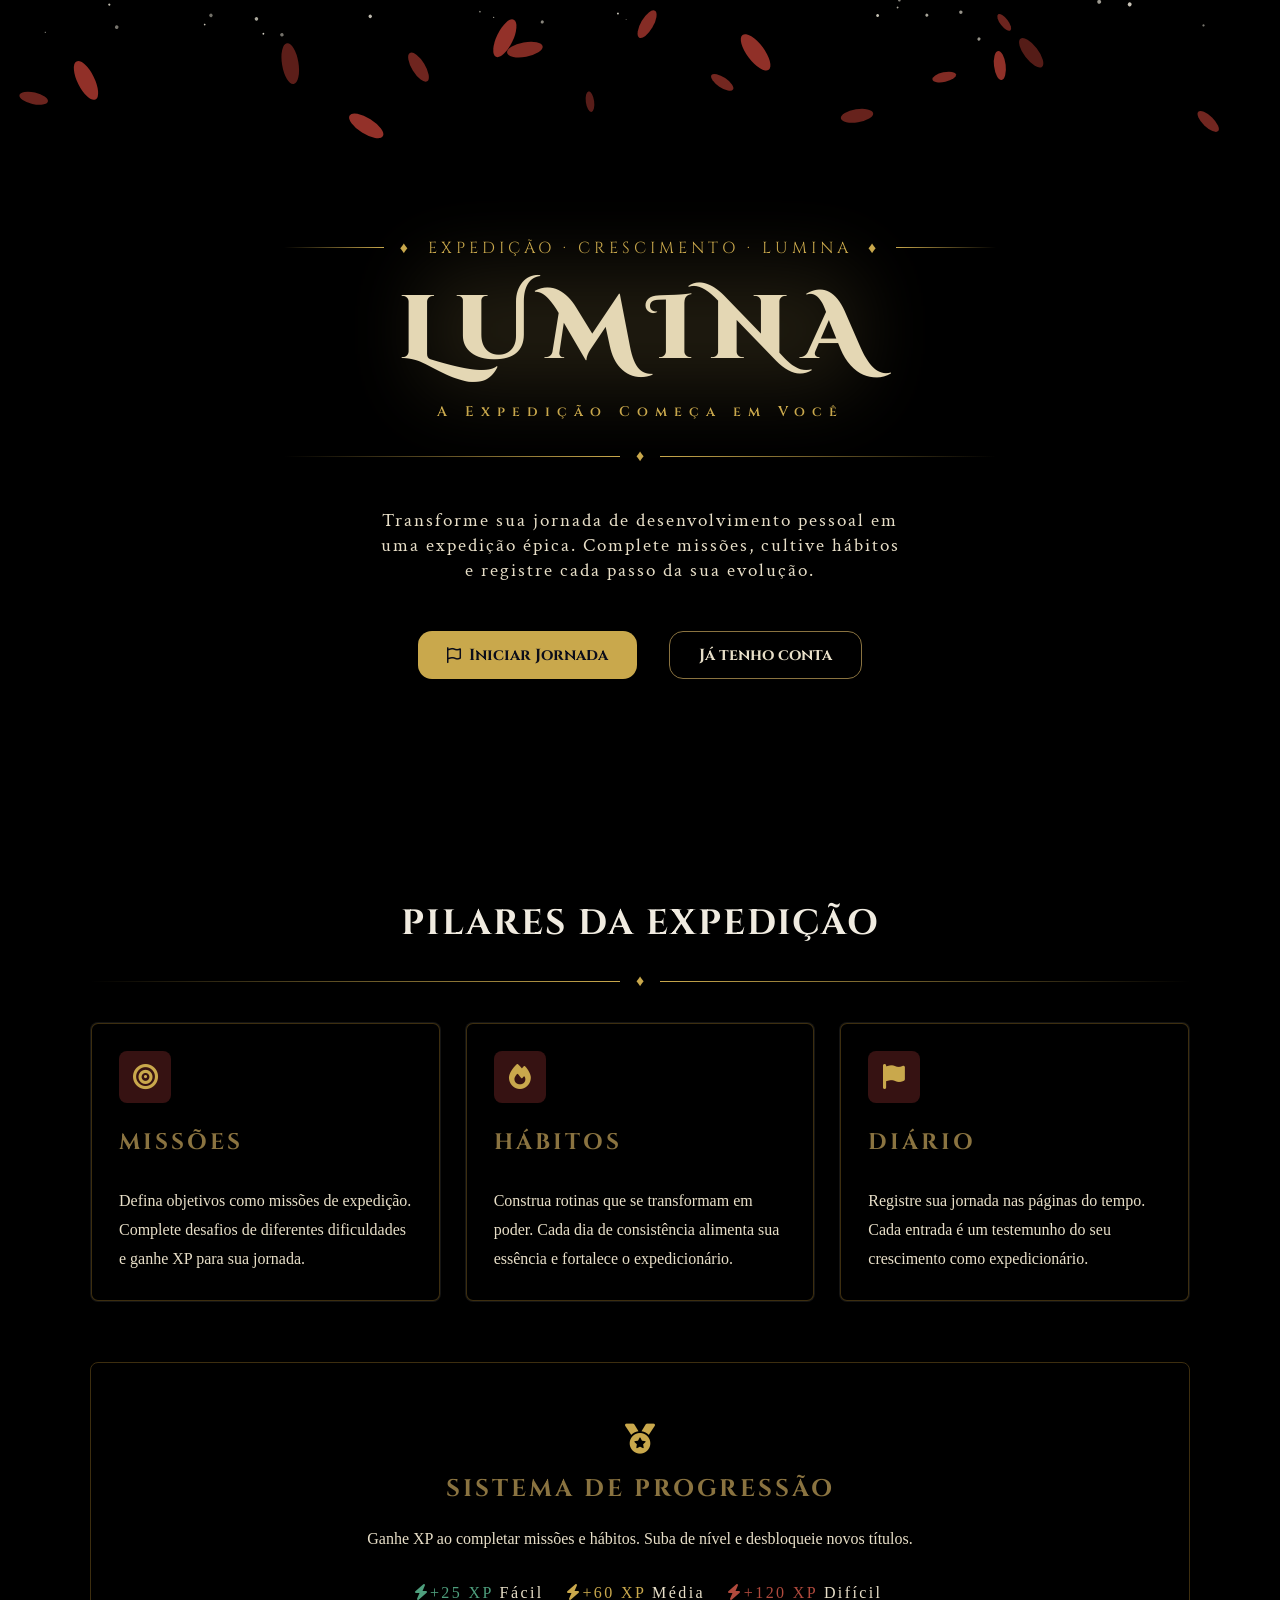
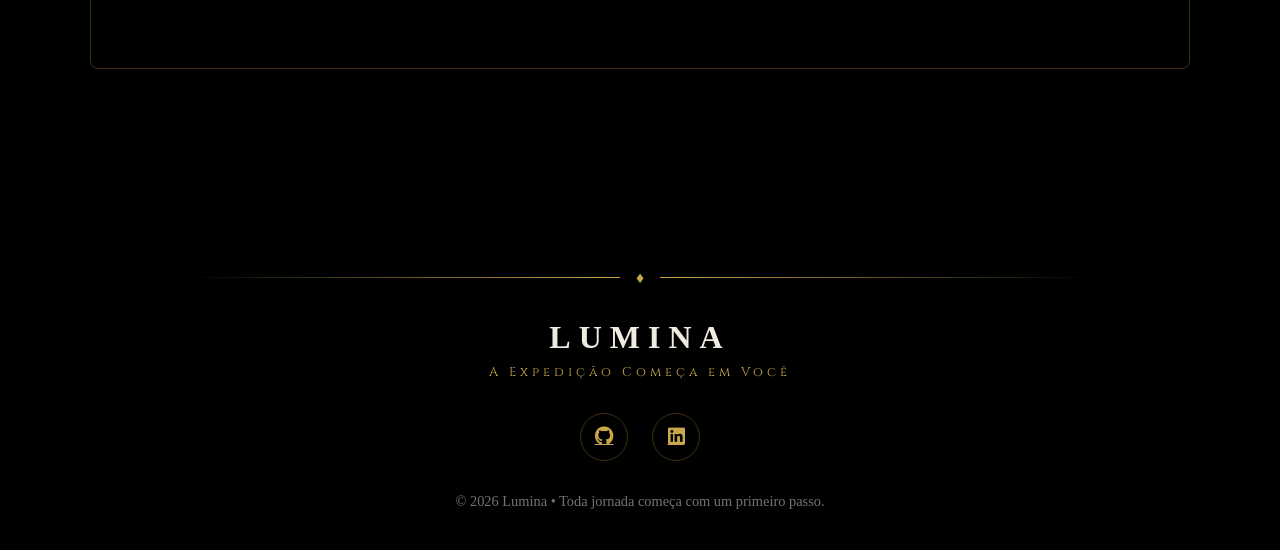
==== commit 42d767c3: "estrutura e css do login terminados" ====
--- a/index.html
+++ b/index.html
@@ -44,8 +44,10 @@
         </div>
         <!-- ==== BOTÕES DE AÇÃO ==== -->
         <div class="landing__cta">
-          <button class="btn btn--primary"><i class="fa-regular fa-flag" style="color: rgb(0, 0, 0);"></i> Iniciar Jornada</button>
-          <button class="btn btn--ghost">Já tenho conta</button>
+          <a href="pages/register.html" class="btn btn--primary"
+            ><i class="fa-regular fa-flag"></i> Iniciar Jornada</a
+          >
+          <a href="pages/login.html" class="btn btn--ghost">Já tenho conta</a>
         </div>
       </section>
 
--- a/css/landing.css
+++ b/css/landing.css
@@ -156,6 +156,7 @@
 }
 
 .btn {
+  text-decoration: none;
   padding: 0.75rem 1.8rem;
   border-radius: 14px;
   font-weight: 700;
